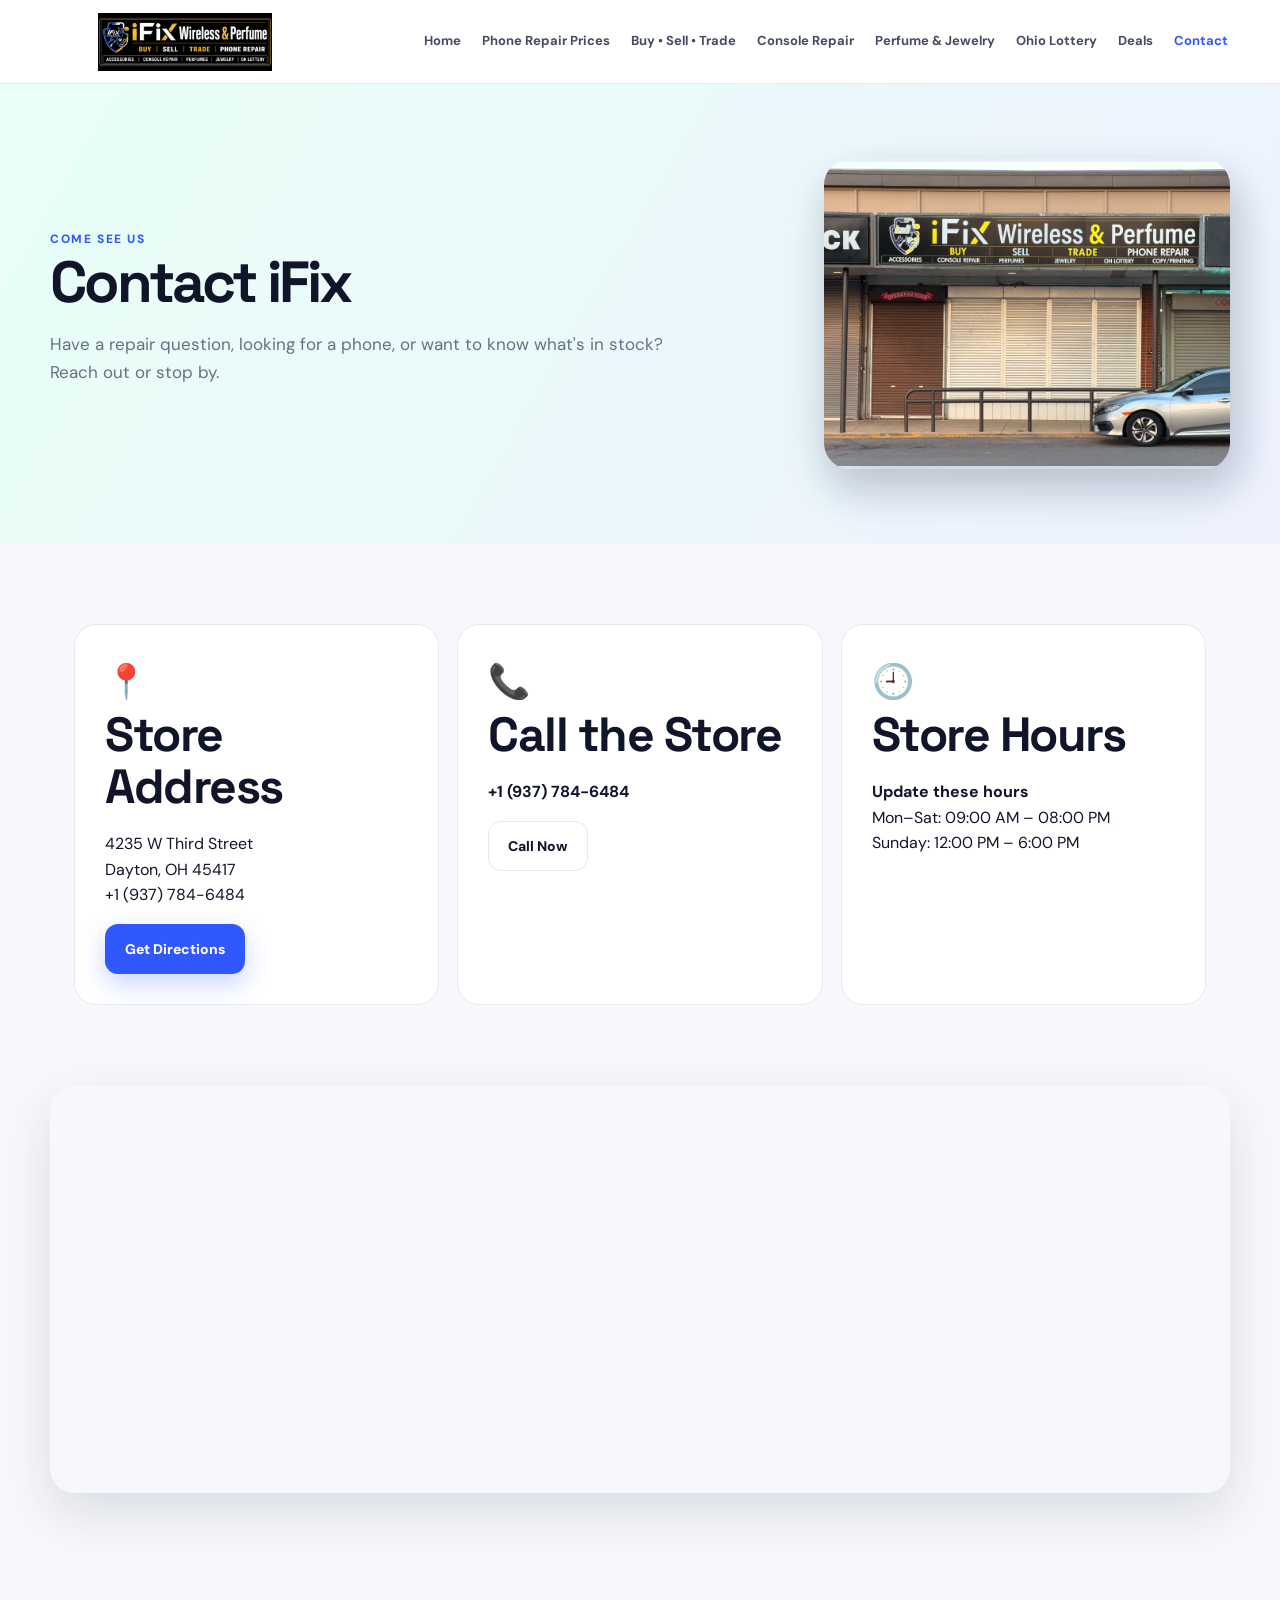
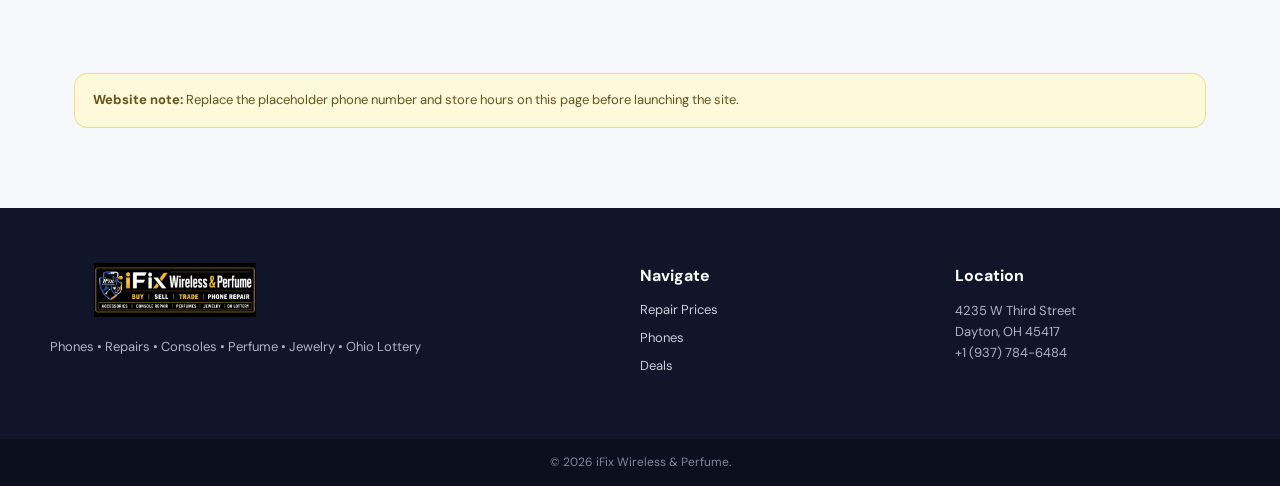
==== contact.html @ 4bafa212 "Add files via upload" ====
<!DOCTYPE html>
<html lang="en">
<head><meta charset="UTF-8"><meta name="viewport" content="width=device-width,initial-scale=1.0"><title>Contact & Location | iFix Wireless & Perfume</title><meta name="description" content="Contact and location for iFix Wireless & Perfume at 4235 W Third Street, Dayton, Ohio 45417."><link rel="stylesheet" href="style.css"></head>
<body>
<header class="site-header"><a class="logo" href="index.html"><img src="assets/ifix-logo.jpeg" alt="iFix Wireless & Perfume logo"></a><button class="menu-toggle">☰</button><nav class="nav"><a href="index.html">Home</a><a href="repairs.html">Phone Repair Prices</a><a href="phones.html">Buy • Sell • Trade</a><a href="consoles.html">Console Repair</a><a href="perfume.html">Perfume & Jewelry</a><a href="lottery.html">Ohio Lottery</a><a href="deals.html">Deals</a><a class="active" href="contact.html">Contact</a></nav></header>
<main><section class="page-hero contact-hero"><div><span class="eyebrow">COME SEE US</span><h1>Contact iFix</h1><p>Have a repair question, looking for a phone, or want to know what's in stock? Reach out or stop by.</p></div><img src="assets/store-front.jpeg" alt="iFix Wireless & Perfume storefront"></section>
<section class="section contact-grid"><div class="contact-card"><span class="big-icon">📍</span><h2>Store Address</h2><p>4235 W Third Street<br>Dayton, OH 45417<br><a href="tel:+19377846484">+1 (937) 784-6484</a></p><a class="btn primary" target="_blank" rel="noopener" href="https://www.google.com/maps/search/?api=1&query=4235%20W%20Third%20Street%2C%20Dayton%2C%20OH%2045417">Get Directions</a></div>
<div class="contact-card"><span class="big-icon">📞</span><h2>Call the Store</h2><p><strong>+1 (937) 784-6484</strong></p><a class="btn secondary" href="tel:+19377846484">Call Now</a></div>
<div class="contact-card"><span class="big-icon">🕘</span><h2>Store Hours</h2><p><strong>Update these hours</strong><br>Mon–Sat: 09:00 AM – 08:00 PM<br>Sunday: 12:00 PM – 6:00 PM</p></div></section>
<section class="map-section"><iframe title="Map to iFix Wireless & Perfume" src="https://www.google.com/maps?q=4235%20W%20Third%20Street%2C%20Dayton%2C%20OH%2045417&output=embed" loading="lazy"></iframe></section>
<section class="section"><div class="notice"><strong>Website note:</strong> Replace the placeholder phone number and store hours on this page before launching the site.</div></section>
</main><footer class="footer"><div><a class="logo" href="index.html"><img src="assets/ifix-logo.jpeg" alt="iFix Wireless & Perfume logo"></a><p>Phones • Repairs • Consoles • Perfume • Jewelry • Ohio Lottery</p></div><div><b>Navigate</b><a href="repairs.html">Repair Prices</a><a href="phones.html">Phones</a><a href="deals.html">Deals</a></div><div><b>Location</b><p>4235 W Third Street<br>Dayton, OH 45417<br><a href="tel:+19377846484">+1 (937) 784-6484</a></p></div></footer><div class="copyright">© <span id="year"></span> iFix Wireless & Perfume.</div><script src="script.js"></script></body></html>
---- style.css ----
@import url('https://fonts.googleapis.com/css2?family=DM+Sans:wght@400;500;600;700&family=Space+Grotesk:wght@500;600;700&display=swap');
:root{--ink:#11152a;--muted:#667085;--bg:#f7f8fc;--white:#fff;--blue:#3158ff;--purple:#7c3aed;--pink:#ec4899;--orange:#ff7a18;--green:#10b981;--yellow:#f7c948;--line:#e7e9f1;--shadow:0 20px 50px rgba(24,31,66,.12)}
*{box-sizing:border-box}html{scroll-behavior:smooth}body{margin:0;background:var(--bg);color:var(--ink);font-family:"DM Sans",Arial,sans-serif;line-height:1.6}a{color:inherit;text-decoration:none}.site-header{height:84px;background:rgba(255,255,255,.96);backdrop-filter:blur(14px);display:flex;align-items:center;padding:0 max(24px,calc((100% - 1180px)/2));gap:28px;position:sticky;top:0;z-index:20;border-bottom:1px solid var(--line)}.logo img{height:58px;width:270px;max-width:100%;object-fit:contain;object-position:center;display:block}.logo{font-family:"Space Grotesk";font-weight:700;font-size:21px;white-space:nowrap}.logo span{color:var(--blue)}.logo b{color:var(--pink)}.nav{margin-left:auto;display:flex;gap:17px;align-items:center;font-size:13px;font-weight:700}.nav a{padding:8px 2px;color:#454b63}.nav a:hover,.nav a.active{color:var(--blue)}.nav .nav-call{background:var(--blue);color:#fff!important;padding:9px 12px;border-radius:10px}.menu-toggle{display:none;margin-left:auto;border:0;background:none;font-size:25px}.hero{max-width:1280px;margin:0 auto;padding:70px 50px 55px;display:grid;grid-template-columns:1.05fr .95fr;align-items:center;min-height:620px;overflow:hidden}.eyebrow{font-size:12px;font-weight:800;letter-spacing:1.6px;color:var(--blue)}h1,h2,h3{font-family:"Space Grotesk";line-height:1.08;margin:0 0 18px}h1{font-size:clamp(44px,6vw,74px);letter-spacing:-3px}h2{font-size:clamp(32px,4vw,48px);letter-spacing:-1.5px}h3{font-size:21px}.hero h1 span{color:var(--pink)}.hero-copy>p{max-width:610px;font-size:18px;color:var(--muted);margin:0 0 28px}.hero-buttons{display:flex;gap:12px;flex-wrap:wrap}.btn{display:inline-flex;align-items:center;justify-content:center;border-radius:13px;padding:13px 19px;font-weight:800;font-size:14px;border:1px solid transparent;transition:.2s}.btn:hover{transform:translateY(-2px)}.primary{background:var(--blue);color:#fff;box-shadow:0 10px 25px rgba(49,88,255,.25)}.light{background:#fff;color:var(--ink)}.dark{background:var(--ink);color:#fff}.secondary{background:#fff;border-color:var(--line)}.hero-art{height:520px;position:relative;display:flex;justify-content:center;align-items:center}.hero-art:before{content:"";position:absolute;width:390px;height:390px;border-radius:50%;background:linear-gradient(135deg,#dfe5ff,#ffd8ef);filter:blur(1px)}.hero-art img{height:450px;width:100%;max-width:92%;object-fit:cover;border-radius:28px;position:relative;z-index:2;filter:drop-shadow(20px 30px 25px rgba(21,26,50,.25));transform:rotate(6deg)}.orb{position:absolute;border-radius:50%;z-index:1}.orb1{width:85px;height:85px;background:#ffd166;top:80px;right:15%;}.orb2{width:55px;height:55px;background:#7c3aed;bottom:80px;left:8%}.floating-card{position:absolute;z-index:3;bottom:55px;left:4%;background:#fff;border-radius:17px;padding:13px 17px;display:flex;gap:11px;align-items:center;box-shadow:var(--shadow)}.floating-card span{font-size:25px}.floating-card small{display:block;color:var(--muted);font-size:11px}.store-hours{display:inline-block;margin:20px 0 0;padding:10px 14px;border-radius:12px;background:#fff;border:1px solid var(--line);font-size:13px;color:var(--muted);box-shadow:0 5px 18px rgba(20,28,60,.04)}.store-hours strong{color:var(--ink);margin-right:7px}.trust-row{display:flex;gap:28px;margin-top:42px}.trust-row div{display:flex;gap:9px;align-items:center;font-size:13px;font-weight:700}.trust-row strong{font-size:23px}.trust-row small{font-weight:500;color:var(--muted)}.section{max-width:1180px;margin:auto;padding:80px 24px}.section-heading{display:flex;align-items:end;justify-content:space-between;gap:25px;margin-bottom:32px}.section-heading h2{max-width:700px}.text-link{font-weight:800;color:var(--blue)}.service-grid{display:grid;grid-template-columns:repeat(3,1fr);gap:18px}.service-card{position:relative;min-height:190px;padding:27px;border-radius:23px;background:#fff;border:1px solid var(--line);box-shadow:0 8px 25px rgba(20,28,60,.04);overflow:hidden;transition:.2s}.service-card:hover{transform:translateY(-4px);box-shadow:var(--shadow)}.service-card .icon{font-size:31px}.service-card p{color:var(--muted);font-size:14px;max-width:290px}.service-card .arrow{position:absolute;right:23px;bottom:20px;font-size:25px;font-weight:800}.blue{background:linear-gradient(135deg,#fff,#eef2ff)}.purple{background:linear-gradient(135deg,#fff,#f5edff)}.orange{background:linear-gradient(135deg,#fff,#fff0e5)}.pink{background:linear-gradient(135deg,#fff,#fff0f7)}.green{background:linear-gradient(135deg,#fff,#eafff7)}.yellow{background:linear-gradient(135deg,#fff,#fff9dd)}.split-banner{max-width:1180px;margin:0 auto 80px;background:#14182b;color:#fff;border-radius:30px;overflow:hidden;display:grid;grid-template-columns:1fr .75fr;align-items:stretch}.split-banner>div{padding:55px}.split-banner p{color:#bdc2d1;max-width:550px}.split-banner img{width:100%;height:100%;min-height:310px;object-fit:cover}.photo-strip{max-width:1180px;margin:0 auto 90px;padding:0 24px;display:grid;grid-template-columns:1fr 1fr;gap:18px}.photo-card{min-height:300px;border-radius:26px;overflow:hidden;position:relative;background:#fff}.photo-card img{width:100%;height:100%;object-fit:cover;position:absolute;inset:0}.photo-card>div{position:absolute;bottom:0;left:0;right:0;padding:25px;color:#fff;background:linear-gradient(transparent,rgba(0,0,0,.82));display:flex;flex-direction:column;gap:5px}.photo-card a{font-weight:800}.gradient-card{background:linear-gradient(135deg,#3158ff,#ec4899 65%,#ff7a18);padding:35px;display:flex;align-items:end}.gradient-card>div{position:static;background:none;padding:0}.page-hero{padding:75px max(24px,calc((100% - 1180px)/2));min-height:350px;display:grid;grid-template-columns:1fr .55fr;align-items:center;gap:35px}.page-hero h1{font-size:58px}.page-hero p{max-width:650px;color:var(--muted);font-size:17px}.repair-hero{background:linear-gradient(120deg,#e9edff,#fdf1ff)}.phones-hero{background:linear-gradient(120deg,#eef4ff,#fff)}.console-hero{background:linear-gradient(120deg,#fff0e5,#f3edff)}.perfume-hero{background:linear-gradient(120deg,#fff0f8,#fff8eb)}.deals-hero{background:linear-gradient(120deg,#fff0e5,#e9edff)}.contact-hero{background:linear-gradient(120deg,#e8fff7,#eef2ff)}.contact-hero img{width:100%;height:310px;object-fit:cover;border-radius:26px;box-shadow:var(--shadow)}.page-hero img{width:100%;max-height:330px;object-fit:contain;filter:drop-shadow(10px 18px 20px rgba(20,25,50,.15))}.price-tools{display:flex;gap:12px;margin-bottom:25px}.price-tools input,.price-tools select{padding:14px 15px;border:1px solid var(--line);border-radius:12px;background:#fff;font:inherit}.price-tools input{flex:1}.repair-table{background:#fff;border:1px solid var(--line);border-radius:18px;overflow:hidden}.repair-row{display:grid;grid-template-columns:1.4fr repeat(4,1fr);padding:16px 20px;border-bottom:1px solid var(--line);gap:12px;align-items:center}.repair-row.head{background:#11152a;color:#fff;font-weight:800}.repair-row:last-child{border-bottom:0}.repair-row span:not(:first-child){text-align:right}.price{font-weight:800}.notice{margin-top:20px;padding:16px 18px;border-radius:13px;background:#fff9dc;border:1px solid #f1dd84;color:#62551b;font-size:13px}.notice.wide{max-width:1180px;margin:0 auto 80px}.cta-band{padding:55px 24px;background:linear-gradient(120deg,#3158ff,#7c3aed);color:#fff;display:flex;justify-content:center;align-items:center;gap:45px}.cta-band p{color:#dce1ff}.brand-grid{display:grid;grid-template-columns:repeat(4,1fr);gap:16px;margin-bottom:55px}.brand-grid div{background:#fff;border:1px solid var(--line);border-radius:18px;padding:24px;font-size:28px}.brand-grid b{font-size:17px;margin-left:8px}.brand-grid small{display:block;color:var(--muted);font-size:12px;margin-top:3px}.three-col{display:grid;grid-template-columns:repeat(3,1fr);gap:18px}.info-card{background:#fff;border:1px solid var(--line);border-radius:20px;padding:28px}.info-card>span{font-size:31px}.info-card p{color:var(--muted)}.dark-callout{padding:70px 24px;background:#11152a;color:#fff;text-align:center}.dark-callout p{color:#b9bfd1}.lottery-hero{padding:85px max(24px,calc((100% - 1180px)/2));background:linear-gradient(120deg,#102b7d,#174ad8,#8b2be2);color:#fff;min-height:430px;display:flex;align-items:center}.lottery-hero .eyebrow{color:#ffe16a}.lottery-hero p{color:#e0e5ff;max-width:620px;font-size:18px}.lottery-ticket{display:inline-flex;align-items:center;gap:14px;margin-top:20px;padding:18px 24px;background:#fff;color:#174ad8;border-radius:18px;font-weight:700;box-shadow:0 15px 35px rgba(0,0,0,.2)}.lottery-ticket:first-letter{font-size:35px}.two-feature{display:grid;grid-template-columns:1fr 1fr;gap:60px;align-items:center}.feature-image{border-radius:25px;overflow:hidden;height:420px}.feature-image img{width:100%;height:100%;object-fit:cover}.check-list{padding:0;list-style:none}.check-list li{margin:13px 0;font-weight:700}.check-list li:before{content:"✓";color:var(--green);margin-right:10px}.jewelry-block{margin-top:60px;border-radius:25px;padding:50px;background:linear-gradient(135deg,#11152a,#7c3aed);color:#fff}.jewelry-block .eyebrow{color:#ffd3ef}.jewelry-block p{color:#ddd}.deal-grid{display:grid;grid-template-columns:repeat(2,1fr);gap:20px}.deal-card{padding:30px;border-radius:24px;background:#fff;border:1px solid var(--line);min-height:230px}.deal-card.featured{background:linear-gradient(135deg,#3158ff,#7c3aed);color:#fff}.deal-tag{font-size:11px;font-weight:900;letter-spacing:1.4px}.deal-card p{color:var(--muted)}.deal-card.featured p{color:#e0e5ff}.deal-card a{font-weight:800;color:var(--blue)}.deal-card.featured a{color:#fff}.update-guide{margin-top:25px;padding:24px;border-radius:18px;background:#fff;border:1px dashed #b8bdd0}.update-guide code{background:#eef0f7;padding:3px 6px;border-radius:5px}.contact-grid{display:grid;grid-template-columns:repeat(3,1fr);gap:18px}.contact-card{background:#fff;border:1px solid var(--line);border-radius:22px;padding:30px}.big-icon{font-size:34px}.map-section{max-width:1180px;margin:0 auto 80px;border-radius:25px;overflow:hidden;box-shadow:var(--shadow)}.map-section iframe{width:100%;height:400px;border:0}.footer .logo img{height:54px;width:250px;max-width:100%;object-fit:contain}
.footer{background:#11152a;color:#fff;padding:55px max(24px,calc((100% - 1180px)/2));display:grid;grid-template-columns:2fr 1fr 1fr;gap:40px}.footer .logo{display:inline-block}.footer p{color:#aeb4c7;font-size:13px}.footer>b,.footer>div>b{display:block;margin-bottom:12px}.footer>div>a:not(.logo){display:block;color:#c9cedc;font-size:13px;margin:7px 0}.copyright{background:#0c0f1d;color:#7f879d;text-align:center;font-size:12px;padding:14px}.footer a:hover{color:#fff}.hero+.section{padding-top:55px}
@media(max-width:950px){.nav{display:none;position:absolute;top:76px;left:0;right:0;background:#fff;padding:15px 24px;flex-direction:column;align-items:stretch;border-bottom:1px solid var(--line)}.nav.open{display:flex}.menu-toggle{display:block}.hero{grid-template-columns:1fr;padding:55px 24px}.hero-art{height:390px}.page-hero{grid-template-columns:1fr}.service-grid{grid-template-columns:repeat(2,1fr)}.split-banner{margin:0 24px 60px}.photo-strip{grid-template-columns:1fr}.footer{grid-template-columns:1fr 1fr}.brand-grid{grid-template-columns:repeat(2,1fr)}.contact-grid{grid-template-columns:1fr}.two-feature{grid-template-columns:1fr}}
@media(max-width:600px){h1{font-size:45px;letter-spacing:-2px}.page-hero h1{font-size:45px}.service-grid,.three-col,.deal-grid{grid-template-columns:1fr}.trust-row{gap:15px;flex-wrap:wrap}.hero-art img{height:330px}.hero-art:before{width:300px;height:300px}.split-banner{grid-template-columns:1fr}.split-banner>div{padding:35px}.repair-row{grid-template-columns:1.2fr repeat(2,1fr);font-size:12px}.repair-row span:nth-child(n+4){display:none}.price-tools{flex-direction:column}.brand-grid{grid-template-columns:1fr 1fr}.footer{grid-template-columns:1fr}.page-hero{padding-top:50px;padding-bottom:50px}.feature-image{height:300px}}
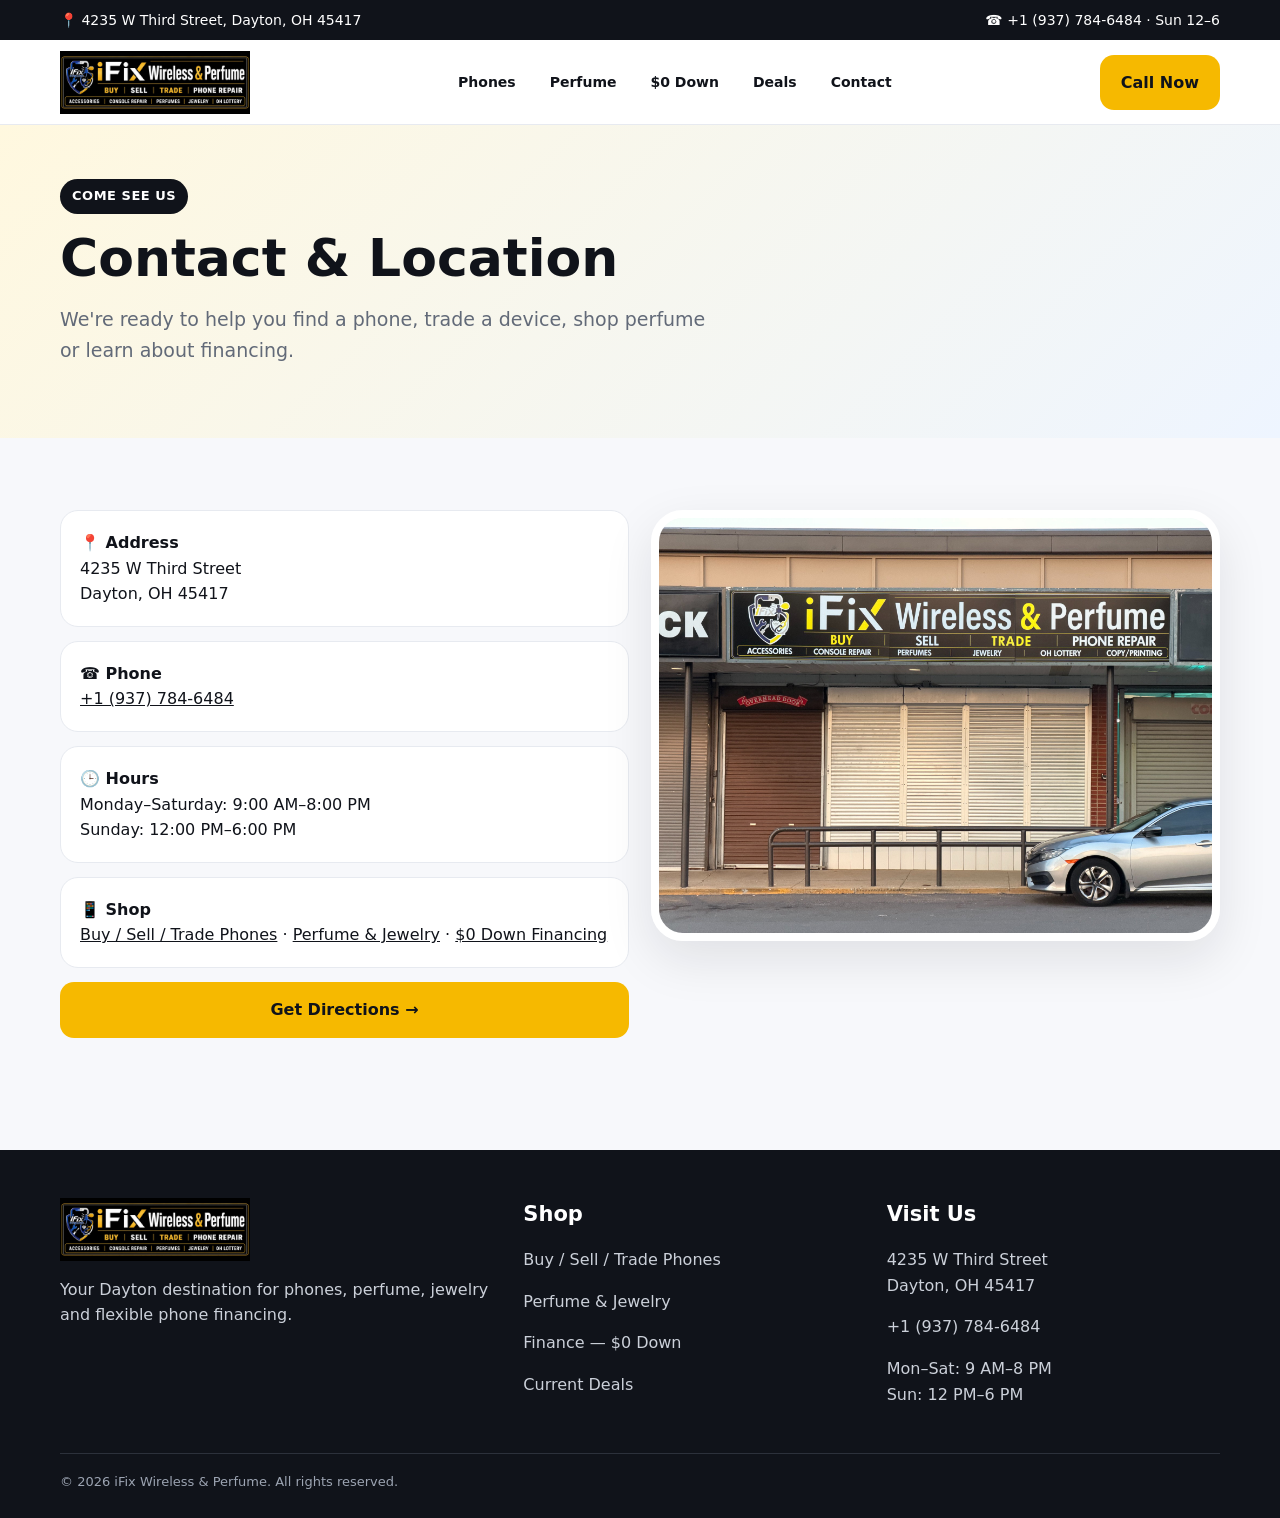
==== commit 938fd905: "Add files via upload" ====
--- a/contact.html
+++ b/contact.html
@@ -1,12 +1 @@
-<!DOCTYPE html>
-<html lang="en">
-<head><meta charset="UTF-8"><meta name="viewport" content="width=device-width,initial-scale=1.0"><title>Contact & Location | iFix Wireless & Perfume</title><meta name="description" content="Contact and location for iFix Wireless & Perfume at 4235 W Third Street, Dayton, Ohio 45417."><link rel="stylesheet" href="style.css"></head>
-<body>
-<header class="site-header"><a class="logo" href="index.html"><img src="assets/ifix-logo.jpeg" alt="iFix Wireless & Perfume logo"></a><button class="menu-toggle">☰</button><nav class="nav"><a href="index.html">Home</a><a href="repairs.html">Phone Repair Prices</a><a href="phones.html">Buy • Sell • Trade</a><a href="consoles.html">Console Repair</a><a href="perfume.html">Perfume & Jewelry</a><a href="lottery.html">Ohio Lottery</a><a href="deals.html">Deals</a><a class="active" href="contact.html">Contact</a></nav></header>
-<main><section class="page-hero contact-hero"><div><span class="eyebrow">COME SEE US</span><h1>Contact iFix</h1><p>Have a repair question, looking for a phone, or want to know what's in stock? Reach out or stop by.</p></div><img src="assets/store-front.jpeg" alt="iFix Wireless & Perfume storefront"></section>
-<section class="section contact-grid"><div class="contact-card"><span class="big-icon">📍</span><h2>Store Address</h2><p>4235 W Third Street<br>Dayton, OH 45417<br><a href="tel:+19377846484">+1 (937) 784-6484</a></p><a class="btn primary" target="_blank" rel="noopener" href="https://www.google.com/maps/search/?api=1&query=4235%20W%20Third%20Street%2C%20Dayton%2C%20OH%2045417">Get Directions</a></div>
-<div class="contact-card"><span class="big-icon">📞</span><h2>Call the Store</h2><p><strong>+1 (937) 784-6484</strong></p><a class="btn secondary" href="tel:+19377846484">Call Now</a></div>
-<div class="contact-card"><span class="big-icon">🕘</span><h2>Store Hours</h2><p><strong>Update these hours</strong><br>Mon–Sat: 09:00 AM – 08:00 PM<br>Sunday: 12:00 PM – 6:00 PM</p></div></section>
-<section class="map-section"><iframe title="Map to iFix Wireless & Perfume" src="https://www.google.com/maps?q=4235%20W%20Third%20Street%2C%20Dayton%2C%20OH%2045417&output=embed" loading="lazy"></iframe></section>
-<section class="section"><div class="notice"><strong>Website note:</strong> Replace the placeholder phone number and store hours on this page before launching the site.</div></section>
-</main><footer class="footer"><div><a class="logo" href="index.html"><img src="assets/ifix-logo.jpeg" alt="iFix Wireless & Perfume logo"></a><p>Phones • Repairs • Consoles • Perfume • Jewelry • Ohio Lottery</p></div><div><b>Navigate</b><a href="repairs.html">Repair Prices</a><a href="phones.html">Phones</a><a href="deals.html">Deals</a></div><div><b>Location</b><p>4235 W Third Street<br>Dayton, OH 45417<br><a href="tel:+19377846484">+1 (937) 784-6484</a></p></div></footer><div class="copyright">© <span id="year"></span> iFix Wireless & Perfume.</div><script src="script.js"></script></body></html>
+<!doctype html><html lang="en"><head><meta charset="utf-8"><meta name="viewport" content="width=device-width,initial-scale=1"><title>Contact | iFix Wireless & Perfume | Dayton, OH</title><meta name="description" content="Contact iFix Wireless & Perfume at 4235 W Third Street, Dayton, Ohio."><link rel="stylesheet" href="style.css"></head><body><div class="topbar"><div class="container"><span>📍 4235 W Third Street, Dayton, OH 45417</span><span>☎ +1 (937) 784-6484 · Sun 12–6</span></div></div><header class="header"><div class="container nav"><a href="index.html"><img class="logo" src="assets/ifix-logo.jpeg" alt="iFix Wireless & Perfume logo"></a><nav class="links"><a href="phones.html">Phones</a><a href="perfume.html">Perfume</a><a href="finance.html">$0 Down</a><a href="deals.html">Deals</a><a href="contact.html">Contact</a></nav><a class="btn btn-primary" href="tel:+19377846484">Call Now</a></div></header><main><section class="page-hero"><div class="container"><span class="eyebrow">COME SEE US</span><h1>Contact & Location</h1><p class="lead">We're ready to help you find a phone, trade a device, shop perfume or learn about financing.</p></div></section><section class="section"><div class="container contact-grid"><div class="info"><div class="info-row"><strong>📍 Address</strong><br>4235 W Third Street<br>Dayton, OH 45417</div><div class="info-row"><strong>☎ Phone</strong><br><a href="tel:+19377846484"><u>+1 (937) 784-6484</u></a></div><div class="info-row"><strong>🕒 Hours</strong><br>Monday–Saturday: 9:00 AM–8:00 PM<br>Sunday: 12:00 PM–6:00 PM</div><div class="info-row"><strong>📱 Shop</strong><br><a href="phones.html"><u>Buy / Sell / Trade Phones</u></a> · <a href="perfume.html"><u>Perfume & Jewelry</u></a> · <a href="finance.html"><u>$0 Down Financing</u></a></div><a class="btn btn-primary" href="https://www.google.com/maps/search/?api=1&query=4235+W+Third+Street+Dayton+OH+45417" target="_blank" rel="noopener">Get Directions →</a></div><div><img class="hero-photo" src="assets/storefront.jpeg" alt="iFix Wireless & Perfume storefront"></div></div></section></main><footer class="footer"><div class="container footer-grid"><div><img class="logo" src="assets/ifix-logo.jpeg" alt="iFix Wireless & Perfume logo"><p>Your Dayton destination for phones, perfume, jewelry and flexible phone financing.</p></div><div><h3>Shop</h3><p><a href="phones.html">Buy / Sell / Trade Phones</a></p><p><a href="perfume.html">Perfume & Jewelry</a></p><p><a href="finance.html">Finance — $0 Down</a></p><p><a href="deals.html">Current Deals</a></p></div><div><h3>Visit Us</h3><p>4235 W Third Street<br>Dayton, OH 45417</p><p><a href="tel:+19377846484">+1 (937) 784-6484</a></p><p>Mon–Sat: 9 AM–8 PM<br>Sun: 12 PM–6 PM</p></div></div><div class="container footer-bottom">© 2026 iFix Wireless & Perfume. All rights reserved.</div></footer></body></html>
--- a/style.css
+++ b/style.css
@@ -1,6 +1,13 @@
-@import url('https://fonts.googleapis.com/css2?family=DM+Sans:wght@400;500;600;700&family=Space+Grotesk:wght@500;600;700&display=swap');
-:root{--ink:#11152a;--muted:#667085;--bg:#f7f8fc;--white:#fff;--blue:#3158ff;--purple:#7c3aed;--pink:#ec4899;--orange:#ff7a18;--green:#10b981;--yellow:#f7c948;--line:#e7e9f1;--shadow:0 20px 50px rgba(24,31,66,.12)}
-*{box-sizing:border-box}html{scroll-behavior:smooth}body{margin:0;background:var(--bg);color:var(--ink);font-family:"DM Sans",Arial,sans-serif;line-height:1.6}a{color:inherit;text-decoration:none}.site-header{height:84px;background:rgba(255,255,255,.96);backdrop-filter:blur(14px);display:flex;align-items:center;padding:0 max(24px,calc((100% - 1180px)/2));gap:28px;position:sticky;top:0;z-index:20;border-bottom:1px solid var(--line)}.logo img{height:58px;width:270px;max-width:100%;object-fit:contain;object-position:center;display:block}.logo{font-family:"Space Grotesk";font-weight:700;font-size:21px;white-space:nowrap}.logo span{color:var(--blue)}.logo b{color:var(--pink)}.nav{margin-left:auto;display:flex;gap:17px;align-items:center;font-size:13px;font-weight:700}.nav a{padding:8px 2px;color:#454b63}.nav a:hover,.nav a.active{color:var(--blue)}.nav .nav-call{background:var(--blue);color:#fff!important;padding:9px 12px;border-radius:10px}.menu-toggle{display:none;margin-left:auto;border:0;background:none;font-size:25px}.hero{max-width:1280px;margin:0 auto;padding:70px 50px 55px;display:grid;grid-template-columns:1.05fr .95fr;align-items:center;min-height:620px;overflow:hidden}.eyebrow{font-size:12px;font-weight:800;letter-spacing:1.6px;color:var(--blue)}h1,h2,h3{font-family:"Space Grotesk";line-height:1.08;margin:0 0 18px}h1{font-size:clamp(44px,6vw,74px);letter-spacing:-3px}h2{font-size:clamp(32px,4vw,48px);letter-spacing:-1.5px}h3{font-size:21px}.hero h1 span{color:var(--pink)}.hero-copy>p{max-width:610px;font-size:18px;color:var(--muted);margin:0 0 28px}.hero-buttons{display:flex;gap:12px;flex-wrap:wrap}.btn{display:inline-flex;align-items:center;justify-content:center;border-radius:13px;padding:13px 19px;font-weight:800;font-size:14px;border:1px solid transparent;transition:.2s}.btn:hover{transform:translateY(-2px)}.primary{background:var(--blue);color:#fff;box-shadow:0 10px 25px rgba(49,88,255,.25)}.light{background:#fff;color:var(--ink)}.dark{background:var(--ink);color:#fff}.secondary{background:#fff;border-color:var(--line)}.hero-art{height:520px;position:relative;display:flex;justify-content:center;align-items:center}.hero-art:before{content:"";position:absolute;width:390px;height:390px;border-radius:50%;background:linear-gradient(135deg,#dfe5ff,#ffd8ef);filter:blur(1px)}.hero-art img{height:450px;width:100%;max-width:92%;object-fit:cover;border-radius:28px;position:relative;z-index:2;filter:drop-shadow(20px 30px 25px rgba(21,26,50,.25));transform:rotate(6deg)}.orb{position:absolute;border-radius:50%;z-index:1}.orb1{width:85px;height:85px;background:#ffd166;top:80px;right:15%;}.orb2{width:55px;height:55px;background:#7c3aed;bottom:80px;left:8%}.floating-card{position:absolute;z-index:3;bottom:55px;left:4%;background:#fff;border-radius:17px;padding:13px 17px;display:flex;gap:11px;align-items:center;box-shadow:var(--shadow)}.floating-card span{font-size:25px}.floating-card small{display:block;color:var(--muted);font-size:11px}.store-hours{display:inline-block;margin:20px 0 0;padding:10px 14px;border-radius:12px;background:#fff;border:1px solid var(--line);font-size:13px;color:var(--muted);box-shadow:0 5px 18px rgba(20,28,60,.04)}.store-hours strong{color:var(--ink);margin-right:7px}.trust-row{display:flex;gap:28px;margin-top:42px}.trust-row div{display:flex;gap:9px;align-items:center;font-size:13px;font-weight:700}.trust-row strong{font-size:23px}.trust-row small{font-weight:500;color:var(--muted)}.section{max-width:1180px;margin:auto;padding:80px 24px}.section-heading{display:flex;align-items:end;justify-content:space-between;gap:25px;margin-bottom:32px}.section-heading h2{max-width:700px}.text-link{font-weight:800;color:var(--blue)}.service-grid{display:grid;grid-template-columns:repeat(3,1fr);gap:18px}.service-card{position:relative;min-height:190px;padding:27px;border-radius:23px;background:#fff;border:1px solid var(--line);box-shadow:0 8px 25px rgba(20,28,60,.04);overflow:hidden;transition:.2s}.service-card:hover{transform:translateY(-4px);box-shadow:var(--shadow)}.service-card .icon{font-size:31px}.service-card p{color:var(--muted);font-size:14px;max-width:290px}.service-card .arrow{position:absolute;right:23px;bottom:20px;font-size:25px;font-weight:800}.blue{background:linear-gradient(135deg,#fff,#eef2ff)}.purple{background:linear-gradient(135deg,#fff,#f5edff)}.orange{background:linear-gradient(135deg,#fff,#fff0e5)}.pink{background:linear-gradient(135deg,#fff,#fff0f7)}.green{background:linear-gradient(135deg,#fff,#eafff7)}.yellow{background:linear-gradient(135deg,#fff,#fff9dd)}.split-banner{max-width:1180px;margin:0 auto 80px;background:#14182b;color:#fff;border-radius:30px;overflow:hidden;display:grid;grid-template-columns:1fr .75fr;align-items:stretch}.split-banner>div{padding:55px}.split-banner p{color:#bdc2d1;max-width:550px}.split-banner img{width:100%;height:100%;min-height:310px;object-fit:cover}.photo-strip{max-width:1180px;margin:0 auto 90px;padding:0 24px;display:grid;grid-template-columns:1fr 1fr;gap:18px}.photo-card{min-height:300px;border-radius:26px;overflow:hidden;position:relative;background:#fff}.photo-card img{width:100%;height:100%;object-fit:cover;position:absolute;inset:0}.photo-card>div{position:absolute;bottom:0;left:0;right:0;padding:25px;color:#fff;background:linear-gradient(transparent,rgba(0,0,0,.82));display:flex;flex-direction:column;gap:5px}.photo-card a{font-weight:800}.gradient-card{background:linear-gradient(135deg,#3158ff,#ec4899 65%,#ff7a18);padding:35px;display:flex;align-items:end}.gradient-card>div{position:static;background:none;padding:0}.page-hero{padding:75px max(24px,calc((100% - 1180px)/2));min-height:350px;display:grid;grid-template-columns:1fr .55fr;align-items:center;gap:35px}.page-hero h1{font-size:58px}.page-hero p{max-width:650px;color:var(--muted);font-size:17px}.repair-hero{background:linear-gradient(120deg,#e9edff,#fdf1ff)}.phones-hero{background:linear-gradient(120deg,#eef4ff,#fff)}.console-hero{background:linear-gradient(120deg,#fff0e5,#f3edff)}.perfume-hero{background:linear-gradient(120deg,#fff0f8,#fff8eb)}.deals-hero{background:linear-gradient(120deg,#fff0e5,#e9edff)}.contact-hero{background:linear-gradient(120deg,#e8fff7,#eef2ff)}.contact-hero img{width:100%;height:310px;object-fit:cover;border-radius:26px;box-shadow:var(--shadow)}.page-hero img{width:100%;max-height:330px;object-fit:contain;filter:drop-shadow(10px 18px 20px rgba(20,25,50,.15))}.price-tools{display:flex;gap:12px;margin-bottom:25px}.price-tools input,.price-tools select{padding:14px 15px;border:1px solid var(--line);border-radius:12px;background:#fff;font:inherit}.price-tools input{flex:1}.repair-table{background:#fff;border:1px solid var(--line);border-radius:18px;overflow:hidden}.repair-row{display:grid;grid-template-columns:1.4fr repeat(4,1fr);padding:16px 20px;border-bottom:1px solid var(--line);gap:12px;align-items:center}.repair-row.head{background:#11152a;color:#fff;font-weight:800}.repair-row:last-child{border-bottom:0}.repair-row span:not(:first-child){text-align:right}.price{font-weight:800}.notice{margin-top:20px;padding:16px 18px;border-radius:13px;background:#fff9dc;border:1px solid #f1dd84;color:#62551b;font-size:13px}.notice.wide{max-width:1180px;margin:0 auto 80px}.cta-band{padding:55px 24px;background:linear-gradient(120deg,#3158ff,#7c3aed);color:#fff;display:flex;justify-content:center;align-items:center;gap:45px}.cta-band p{color:#dce1ff}.brand-grid{display:grid;grid-template-columns:repeat(4,1fr);gap:16px;margin-bottom:55px}.brand-grid div{background:#fff;border:1px solid var(--line);border-radius:18px;padding:24px;font-size:28px}.brand-grid b{font-size:17px;margin-left:8px}.brand-grid small{display:block;color:var(--muted);font-size:12px;margin-top:3px}.three-col{display:grid;grid-template-columns:repeat(3,1fr);gap:18px}.info-card{background:#fff;border:1px solid var(--line);border-radius:20px;padding:28px}.info-card>span{font-size:31px}.info-card p{color:var(--muted)}.dark-callout{padding:70px 24px;background:#11152a;color:#fff;text-align:center}.dark-callout p{color:#b9bfd1}.lottery-hero{padding:85px max(24px,calc((100% - 1180px)/2));background:linear-gradient(120deg,#102b7d,#174ad8,#8b2be2);color:#fff;min-height:430px;display:flex;align-items:center}.lottery-hero .eyebrow{color:#ffe16a}.lottery-hero p{color:#e0e5ff;max-width:620px;font-size:18px}.lottery-ticket{display:inline-flex;align-items:center;gap:14px;margin-top:20px;padding:18px 24px;background:#fff;color:#174ad8;border-radius:18px;font-weight:700;box-shadow:0 15px 35px rgba(0,0,0,.2)}.lottery-ticket:first-letter{font-size:35px}.two-feature{display:grid;grid-template-columns:1fr 1fr;gap:60px;align-items:center}.feature-image{border-radius:25px;overflow:hidden;height:420px}.feature-image img{width:100%;height:100%;object-fit:cover}.check-list{padding:0;list-style:none}.check-list li{margin:13px 0;font-weight:700}.check-list li:before{content:"✓";color:var(--green);margin-right:10px}.jewelry-block{margin-top:60px;border-radius:25px;padding:50px;background:linear-gradient(135deg,#11152a,#7c3aed);color:#fff}.jewelry-block .eyebrow{color:#ffd3ef}.jewelry-block p{color:#ddd}.deal-grid{display:grid;grid-template-columns:repeat(2,1fr);gap:20px}.deal-card{padding:30px;border-radius:24px;background:#fff;border:1px solid var(--line);min-height:230px}.deal-card.featured{background:linear-gradient(135deg,#3158ff,#7c3aed);color:#fff}.deal-tag{font-size:11px;font-weight:900;letter-spacing:1.4px}.deal-card p{color:var(--muted)}.deal-card.featured p{color:#e0e5ff}.deal-card a{font-weight:800;color:var(--blue)}.deal-card.featured a{color:#fff}.update-guide{margin-top:25px;padding:24px;border-radius:18px;background:#fff;border:1px dashed #b8bdd0}.update-guide code{background:#eef0f7;padding:3px 6px;border-radius:5px}.contact-grid{display:grid;grid-template-columns:repeat(3,1fr);gap:18px}.contact-card{background:#fff;border:1px solid var(--line);border-radius:22px;padding:30px}.big-icon{font-size:34px}.map-section{max-width:1180px;margin:0 auto 80px;border-radius:25px;overflow:hidden;box-shadow:var(--shadow)}.map-section iframe{width:100%;height:400px;border:0}.footer .logo img{height:54px;width:250px;max-width:100%;object-fit:contain}
-.footer{background:#11152a;color:#fff;padding:55px max(24px,calc((100% - 1180px)/2));display:grid;grid-template-columns:2fr 1fr 1fr;gap:40px}.footer .logo{display:inline-block}.footer p{color:#aeb4c7;font-size:13px}.footer>b,.footer>div>b{display:block;margin-bottom:12px}.footer>div>a:not(.logo){display:block;color:#c9cedc;font-size:13px;margin:7px 0}.copyright{background:#0c0f1d;color:#7f879d;text-align:center;font-size:12px;padding:14px}.footer a:hover{color:#fff}.hero+.section{padding-top:55px}
-@media(max-width:950px){.nav{display:none;position:absolute;top:76px;left:0;right:0;background:#fff;padding:15px 24px;flex-direction:column;align-items:stretch;border-bottom:1px solid var(--line)}.nav.open{display:flex}.menu-toggle{display:block}.hero{grid-template-columns:1fr;padding:55px 24px}.hero-art{height:390px}.page-hero{grid-template-columns:1fr}.service-grid{grid-template-columns:repeat(2,1fr)}.split-banner{margin:0 24px 60px}.photo-strip{grid-template-columns:1fr}.footer{grid-template-columns:1fr 1fr}.brand-grid{grid-template-columns:repeat(2,1fr)}.contact-grid{grid-template-columns:1fr}.two-feature{grid-template-columns:1fr}}
-@media(max-width:600px){h1{font-size:45px;letter-spacing:-2px}.page-hero h1{font-size:45px}.service-grid,.three-col,.deal-grid{grid-template-columns:1fr}.trust-row{gap:15px;flex-wrap:wrap}.hero-art img{height:330px}.hero-art:before{width:300px;height:300px}.split-banner{grid-template-columns:1fr}.split-banner>div{padding:35px}.repair-row{grid-template-columns:1.2fr repeat(2,1fr);font-size:12px}.repair-row span:nth-child(n+4){display:none}.price-tools{flex-direction:column}.brand-grid{grid-template-columns:1fr 1fr}.footer{grid-template-columns:1fr}.page-hero{padding-top:50px;padding-bottom:50px}.feature-image{height:300px}}
+
+:root{--ink:#10131a;--muted:#626a78;--gold:#f6b900;--blue:#1769ff;--pink:#ff3f8e;--bg:#f7f8fb;--white:#fff;--line:#e7eaf0;--shadow:0 18px 50px rgba(16,19,26,.10);--radius:24px}
+*{box-sizing:border-box}html{scroll-behavior:smooth}body{margin:0;font-family:Inter,ui-sans-serif,system-ui,-apple-system,BlinkMacSystemFont,"Segoe UI",sans-serif;color:var(--ink);background:var(--bg);line-height:1.6}a{color:inherit;text-decoration:none}img{max-width:100%;display:block}.container{width:min(1160px,92%);margin:auto}
+.topbar{background:#10131a;color:#fff;font-size:14px}.topbar .container{display:flex;justify-content:space-between;gap:20px;padding:9px 0}
+.header{background:#fff;position:sticky;top:0;z-index:20;border-bottom:1px solid var(--line)}.nav{display:flex;align-items:center;justify-content:space-between;gap:24px;min-height:84px}.logo{width:190px;height:auto;object-fit:contain}.links{display:flex;align-items:center;gap:8px;flex-wrap:wrap}.links a{padding:10px 13px;border-radius:12px;font-weight:700;font-size:14px}.links a:hover{background:#f1f3f7}
+.btn{display:inline-flex;align-items:center;justify-content:center;gap:8px;padding:13px 19px;border-radius:14px;font-weight:800;border:2px solid transparent;transition:.2s}.btn-primary{background:var(--gold);color:#10131a}.btn-primary:hover{transform:translateY(-2px)}.btn-dark{background:#10131a;color:#fff}.btn-outline{border-color:#d9dde5;background:#fff}
+.hero{padding:68px 0 56px;background:linear-gradient(135deg,#fff 0%,#fff8df 52%,#eef5ff 100%)}.hero-grid{display:grid;grid-template-columns:1.02fr .98fr;gap:48px;align-items:center}.eyebrow{display:inline-flex;background:#10131a;color:#fff;padding:7px 12px;border-radius:999px;font-size:13px;font-weight:800;letter-spacing:.04em}h1{font-size:clamp(42px,6vw,70px);line-height:1.02;margin:18px 0}h2{font-size:clamp(30px,4vw,46px);line-height:1.1;margin:0 0 14px}h3{margin:0 0 8px;font-size:21px}.lead{font-size:19px;color:var(--muted);max-width:650px}.hero-actions{display:flex;gap:12px;flex-wrap:wrap;margin:25px 0}.hero-photo{border-radius:32px;box-shadow:var(--shadow);overflow:hidden;border:8px solid #fff}.hero-photo img{width:100%;aspect-ratio:4/3;object-fit:cover}
+.section{padding:72px 0}.section-head{display:flex;justify-content:space-between;gap:24px;align-items:end;margin-bottom:28px}.section-head p{color:var(--muted);max-width:650px;margin:0}.cards{display:grid;grid-template-columns:repeat(3,1fr);gap:18px}.card{background:#fff;border:1px solid var(--line);border-radius:var(--radius);padding:26px;box-shadow:0 8px 28px rgba(16,19,26,.05)}.card:hover{transform:translateY(-3px);transition:.2s;box-shadow:var(--shadow)}.icon{width:50px;height:50px;border-radius:16px;display:grid;place-items:center;font-size:25px;background:#fff0ba;margin-bottom:18px}
+.promo{background:#10131a;color:#fff;border-radius:32px;padding:38px;display:grid;grid-template-columns:1fr auto;gap:28px;align-items:center}.promo h2{color:#fff}.promo p{color:#d9dde5}.page-hero{padding:54px 0;background:linear-gradient(135deg,#fff8df,#eef5ff)}.page-hero h1{font-size:52px}
+.deal-grid{display:grid;grid-template-columns:repeat(2,1fr);gap:20px}.deal{background:#fff;border:1px solid var(--line);border-radius:26px;padding:28px;position:relative;overflow:hidden}.deal.hot{border:2px solid var(--gold)}.deal .tag{position:absolute;right:20px;top:20px;background:var(--pink);color:#fff;padding:6px 10px;border-radius:999px;font-size:12px;font-weight:900}.badge{display:inline-block;background:#eaf2ff;color:#1769ff;padding:5px 9px;border-radius:999px;font-size:12px;font-weight:800}
+.contact-grid{display:grid;grid-template-columns:1fr 1fr;gap:22px}.info{display:grid;gap:14px}.info-row{background:#fff;border:1px solid var(--line);padding:19px;border-radius:18px}.footer{background:#10131a;color:#fff;padding:48px 0 25px;margin-top:40px}.footer-grid{display:grid;grid-template-columns:1.3fr 1fr 1fr;gap:30px}.footer p,.footer a{color:#cbd0d9}.footer-bottom{border-top:1px solid #2c313b;margin-top:30px;padding-top:18px;font-size:13px;color:#9ca4b2}.notice{background:#fff4c9;border:1px solid #f0d36d;padding:15px 18px;border-radius:16px;color:#5f4b00}
+@media(max-width:850px){.hero-grid,.contact-grid,.footer-grid{grid-template-columns:1fr}.cards{grid-template-columns:1fr 1fr}.promo{grid-template-columns:1fr}.links{display:none}.nav{min-height:72px}.logo{width:155px}}
+@media(max-width:560px){.topbar .container{display:block;text-align:center}.hero{padding-top:44px}.cards,.deal-grid{grid-template-columns:1fr}h1{font-size:43px}.page-hero h1{font-size:42px}.section{padding:52px 0}}
